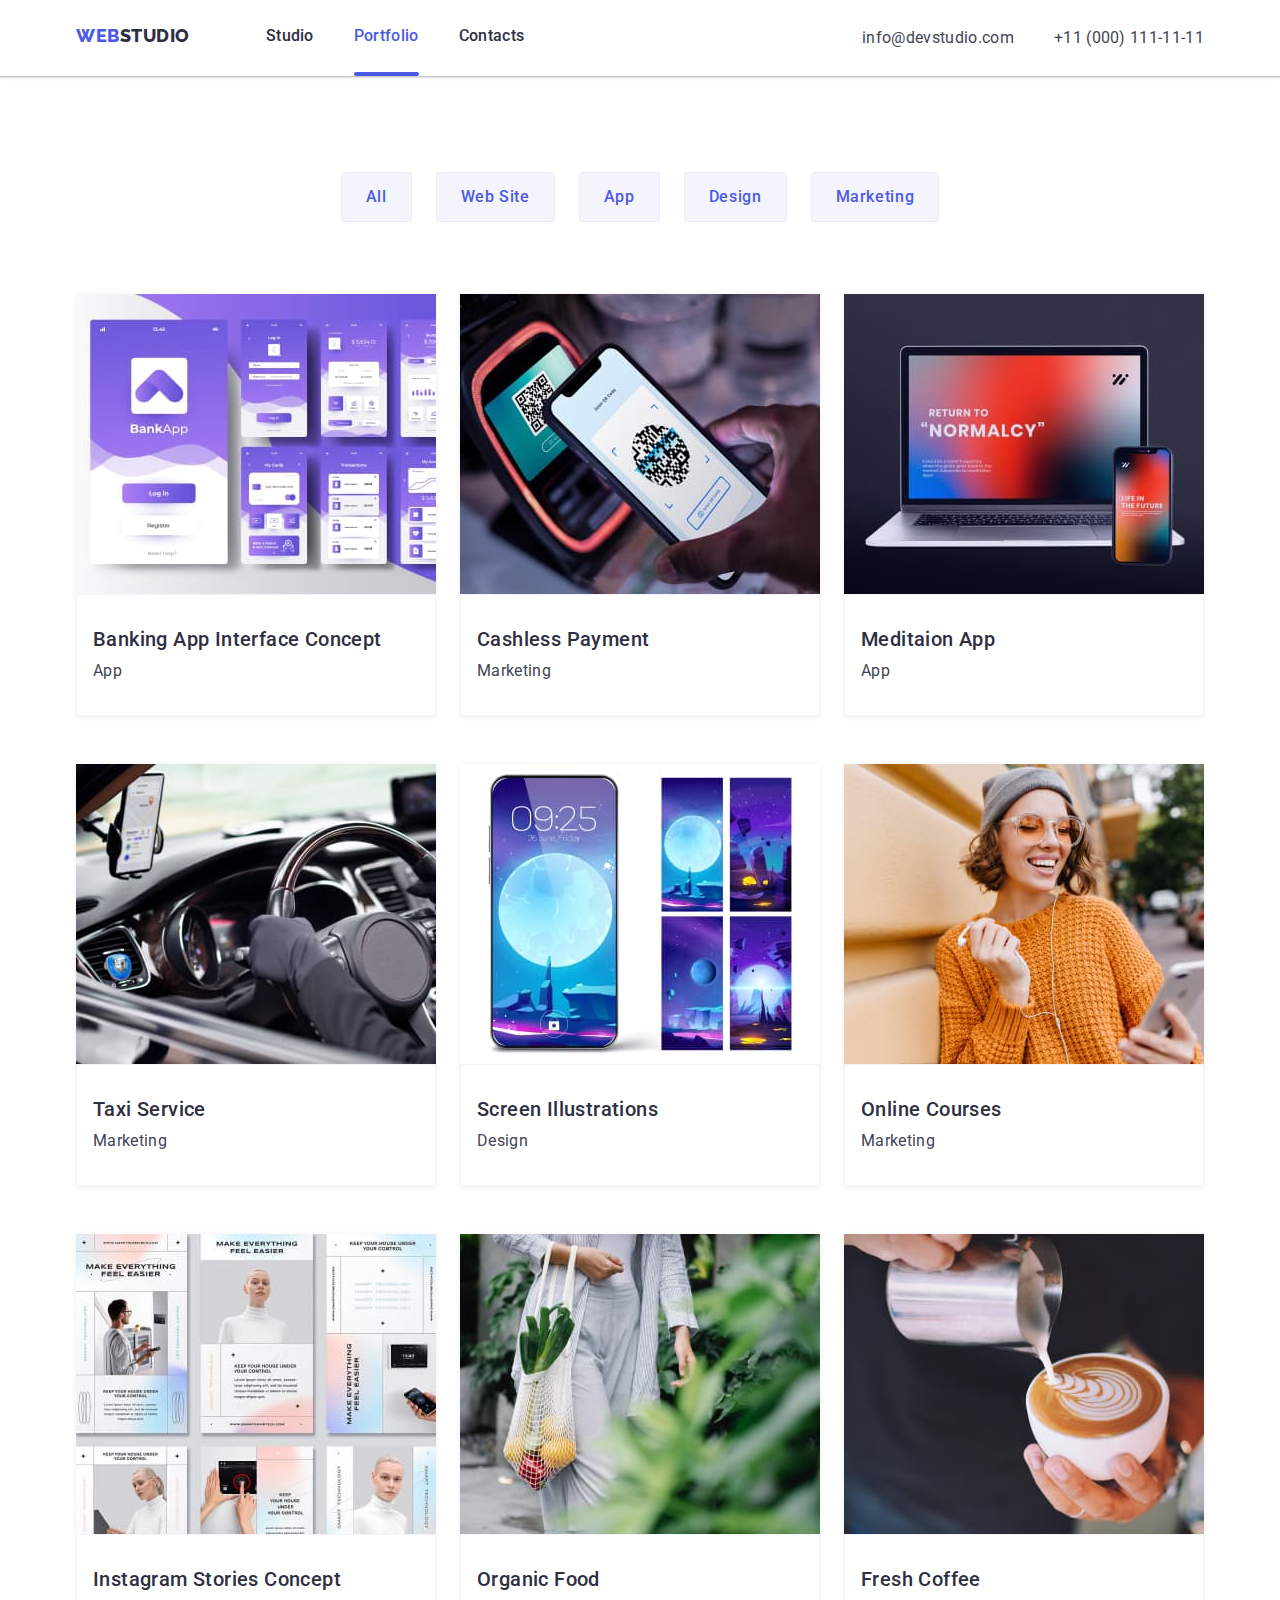
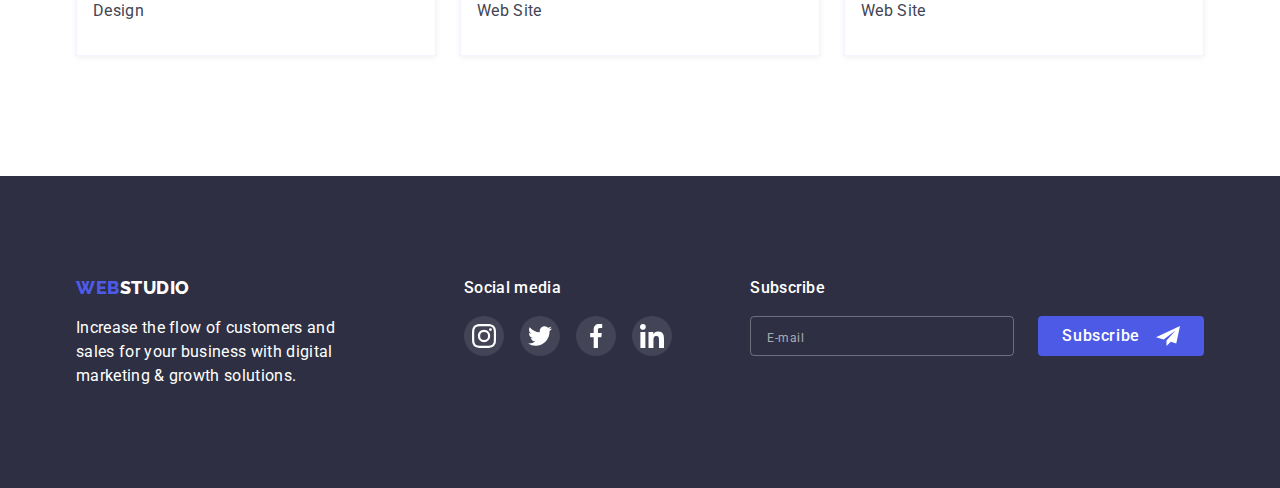
==== portfolio.html @ 2ea8273c "Create" ====
<!DOCTYPE html>
<html lang="en">
  <head>
    <meta charset="UTF-8" />
    <meta http-equiv="X-UA-Compatible" content="IE=edge" />
    <meta name="viewport" content="width=device-width, initial-scale=1.0" />
    <title>Web Studio</title>
    <link rel="preconnect" href="https://fonts.googleapis.com" />
    <link rel="preconnect" href="https://fonts.gstatic.com" crossorigin />
    <link href="https://fonts.googleapis.com/css2?family=Raleway:wght@800&family=Roboto:wght@400;500;700&display=swap" rel="stylesheet" />
    <link rel="stylesheet" href="./css/modern-normalize.min.css" />
    <link rel="stylesheet" href="./css/styles.css" />
  </head>

  <body>
    <header class="header">
      <div class="container header-container">
        <div class="desktop-menu-bar">
          <a class="logo header-logo-layout" href="./index.html">Web<span class="logo-accent-dark">Studio</span></a>
          <nav class="desktop-navigation">
            <ul class="desktop-navigation-list">
              <li class="desktop-navigation-item">
                <a class="desktop-navigation-link" href="./index.html">Studio</a>
              </li>
              <li class="desktop-navigation-item is-current">
                <a class="desktop-navigation-link" href="./portfolio.html">Portfolio</a>
              </li>
              <li class="desktop-navigation-item">
                <a class="desktop-navigation-link" href="">Contacts</a>
              </li>
            </ul>
          </nav>
          <address class="desktop-address">
            <ul class="desktop-address-list">
              <li class="desktop-address-item">
                <a class="desktop-address-link email" href="mailto:info@devstudio.com">info@devstudio.com</a>
              </li>
              <li class="desktop-address-item">
                <a class="desktop-address-link phone" href="tel:+110001111111">+11 (000) 111-11-11</a>
              </li>
            </ul>
          </address>
        </div>

        <div class="mobile-menu-bar">
          <a class="logo header-logo-layout" href="./index.html">Web<span class="logo-accent-dark">Studio</span></a>
          <button class="button-menu-toggle js-open-menu" type="button">
            <svg class="button-menu-toggle-icon" width="32" height="22"><use href="./images/icons.min.svg#icon-menu"></use></svg>
          </button>
        </div>

        <div class="mobile-menu js-menu-container">
          <button class="button-close button-menu-close js-close-menu" type="button">
            <svg width="8" height="8"><use href="./images/icons.min.svg#icon-close"></use></svg>
          </button>
          <nav class="mobile-navigation">
            <ul class="mobile-navigation-list">
              <li class="mobile-navigation-item">
                <a class="mobile-navigation-link" href="./index.html">Studio</a>
              </li>
              <li class="mobile-navigation-item is-current">
                <a class="mobile-navigation-link" href="./portfolio.html">Portfolio</a>
              </li>
              <li class="mobile-navigation-item">
                <a class="mobile-navigation-link" href="">Contacts</a>
              </li>
            </ul>
          </nav>
          <address class="mobile-address">
            <ul class="mobile-address-list">
              <li class="mobile-address-item phone">
                <a class="mobile-address-link phone" href="tel:+110001111111">+11 (000) 111&#8209;11&#8209;11</a>
              </li>
              <li class="mobile-address-item email">
                <a class="mobile-address-link email" href="mailto:info@devstudio.com">info@devstudio.com</a>
              </li>
            </ul>
          </address>
          <div class="socials-mobile">
            <ul class="socials-list socials-list-mobile">
              <li class="socials-item socials-item-mobile">
                <a class="socials-link socials-link-mobile" href="https://www.instagram.com/">
                  <svg width="16" height="16"><use href="./images/icons.min.svg#icon-instagram"></use></svg>
                </a>
              </li>
              <li class="socials-item socials-item-mobile">
                <a class="socials-link socials-link-mobile" href="https://www.twitter.com/">
                  <svg width="16" height="16"><use href="./images/icons.min.svg#icon-twitter"></use></svg>
                </a>
              </li>
              <li class="socials-item socials-item-mobile">
                <a class="socials-link socials-link-mobile" href="https://www.facebook.com/">
                  <svg width="16" height="16"><use href="./images/icons.min.svg#icon-facebook"></use></svg>
                </a>
              </li>
              <li class="socials-item socials-item-mobile">
                <a class="socials-link socials-link-mobile" href="https://www.linkedin.com/">
                  <svg width="16" height="16"><use href="./images/icons.min.svg#icon-linkedin"></use></svg>
                </a>
              </li>
            </ul>
          </div>
        </div>
      </div>
    </header>

    <main>
      <section class="section portfolio-section">
        <div class="container">
          <!-- Додатковий прихований заголовок для оптимізації SEO -->
          <h1 class="title hidden">WebStudio Portfolio</h1>

          <ul class="portfolio-filter-list">
            <li class="portfolio-filter-item">
              <button class="button button-portfolio" type="button" onClick="window.location.reload();">All</button>
            </li>
            <li class="portfolio-filter-item">
              <button class="button button-portfolio" type="button" onClick="window.location.reload();">Web Site</button>
            </li>
            <li class="portfolio-filter-item">
              <button class="button button-portfolio" type="button" onClick="window.location.reload();">App</button>
            </li>
            <li class="portfolio-filter-item">
              <button class="button button-portfolio" type="button" onClick="window.location.reload();">Design</button>
            </li>
            <li class="portfolio-filter-item">
              <button class="button button-portfolio" type="button" onClick="window.location.reload();">Marketing</button>
            </li>
          </ul>

          <ul class="portfolio-card-list">
            <li class="portfolio-card-item">
              <a class="portfolio-card" href="">
                <div class="portfolio-image">
                  <img srcset="./images/banking-360.jpg 1x, ./images/banking-360@2x.jpg 2x" src="./images/banking-360.jpg" alt="Banking" width="360" />
                  <p class="portfolio-description">14 Stylish and User-Friendly App Design Concepts · Task Manager App · Calorie Tracker App · Exotic Fruit Ecommerce App · Cloud Storage App</p>
                </div>
                <div class="caption bordered">
                  <h2 class="caption-subtitle">Banking App Interface Concept</h2>
                  <p>App</p>
                </div>
              </a>
            </li>
            <li class="portfolio-card-item">
              <a class="portfolio-card" href="">
                <div class="portfolio-image">
                  <img srcset="./images/cashless-360.jpg 1x, ./images/cashless-360@2x.jpg 2x" src="./images/cashless-360.jpg" alt="Cashless" width="360" />
                  <p class="portfolio-description">14 Stylish and User-Friendly App Design Concepts · Task Manager App · Calorie Tracker App · Exotic Fruit Ecommerce App · Cloud Storage App</p>
                </div>
                <div class="caption bordered">
                  <h2 class="caption-subtitle">Cashless Payment</h2>
                  <p>Marketing</p>
                </div>
              </a>
            </li>
            <li class="portfolio-card-item">
              <a class="portfolio-card" href="">
                <div class="portfolio-image">
                  <img srcset="./images/meditaion-360.jpg 1x, ./images/meditaion-360@2x.jpg 2x" src="./images/meditaion-360.jpg" alt="Meditaion" width="360" />
                  <p class="portfolio-description">14 Stylish and User-Friendly App Design Concepts · Task Manager App · Calorie Tracker App · Exotic Fruit Ecommerce App · Cloud Storage App</p>
                </div>
                <div class="caption bordered">
                  <h2 class="caption-subtitle">Meditaion App</h2>
                  <p>App</p>
                </div>
              </a>
            </li>
            <li class="portfolio-card-item">
              <a class="portfolio-card" href="">
                <div class="portfolio-image">
                  <img srcset="./images/taxi-360.jpg 1x, ./images/taxi-360@2x.jpg 2x" src="./images/taxi-360.jpg" alt="Taxi" width="360" />
                  <p class="portfolio-description">14 Stylish and User-Friendly App Design Concepts · Task Manager App · Calorie Tracker App · Exotic Fruit Ecommerce App · Cloud Storage App</p>
                </div>
                <div class="caption bordered">
                  <h2 class="caption-subtitle">Taxi Service</h2>
                  <p>Marketing</p>
                </div>
              </a>
            </li>
            <li class="portfolio-card-item">
              <a class="portfolio-card" href="">
                <div class="portfolio-image">
                  <img srcset="./images/illustrations-360.jpg 1x, ./images/illustrations-360@2x.jpg 2x" src="./images/illustrations-360.jpg" alt="Illustrations" width="360" />
                  <p class="portfolio-description">14 Stylish and User-Friendly App Design Concepts · Task Manager App · Calorie Tracker App · Exotic Fruit Ecommerce App · Cloud Storage App</p>
                </div>
                <div class="caption bordered">
                  <h2 class="caption-subtitle">Screen Illustrations</h2>
                  <p>Design</p>
                </div>
              </a>
            </li>
            <li class="portfolio-card-item">
              <a class="portfolio-card" href="">
                <div class="portfolio-image">
                  <img srcset="./images/courses-360.jpg 1x, ./images/courses-360@2x.jpg 2x" src="./images/courses-360.jpg" alt="Courses" width="360" />
                  <p class="portfolio-description">14 Stylish and User-Friendly App Design Concepts · Task Manager App · Calorie Tracker App · Exotic Fruit Ecommerce App · Cloud Storage App</p>
                </div>
                <div class="caption bordered">
                  <h2 class="caption-subtitle">Online Courses</h2>
                  <p>Marketing</p>
                </div>
              </a>
            </li>
            <li class="portfolio-card-item">
              <a class="portfolio-card" href="">
                <div class="portfolio-image">
                  <img srcset="./images/stories-360.jpg 1x, ./images/stories-360@2x.jpg 2x" src="./images/stories-360.jpg" alt="Stories" width="360" />
                  <p class="portfolio-description">14 Stylish and User-Friendly App Design Concepts · Task Manager App · Calorie Tracker App · Exotic Fruit Ecommerce App · Cloud Storage App</p>
                </div>
                <div class="caption bordered">
                  <h2 class="caption-subtitle">Instagram Stories Concept</h2>
                  <p>Design</p>
                </div>
              </a>
            </li>
            <li class="portfolio-card-item">
              <a class="portfolio-card" href="">
                <div class="portfolio-image">
                  <img srcset="./images/food-360.jpg 1x, ./images/food-360@2x.jpg 2x" src="./images/food-360.jpg" alt="Food" width="360" />
                  <p class="portfolio-description">14 Stylish and User-Friendly App Design Concepts · Task Manager App · Calorie Tracker App · Exotic Fruit Ecommerce App · Cloud Storage App</p>
                </div>
                <div class="caption bordered">
                  <h2 class="caption-subtitle">Organic Food</h2>
                  <p>Web Site</p>
                </div>
              </a>
            </li>
            <li class="portfolio-card-item">
              <a class="portfolio-card" href="">
                <div class="portfolio-image">
                  <img srcset="./images/coffee-360.jpg 1x, ./images/coffee-360@2x.jpg 2x" src="./images/coffee-360.jpg" alt="Coffee" width="360" />
                  <p class="portfolio-description">14 Stylish and User-Friendly App Design Concepts · Task Manager App · Calorie Tracker App · Exotic Fruit Ecommerce App · Cloud Storage App</p>
                </div>
                <div class="caption bordered">
                  <h2 class="caption-subtitle">Fresh Coffee</h2>
                  <p>Web Site</p>
                </div>
              </a>
            </li>
          </ul>
        </div>
      </section>
    </main>

    <footer class="footer">
      <div class="container footer-container">
        <div class="footer-wrapper">
          <div class="footer-description">
            <a class="logo footer-logo-layout" href="./index.html">Web<span class="logo-accent-light">Studio</span></a>
            <p>Increase the flow of customers and sales for your business with digital marketing & growth solutions.</p>
          </div>
          <div class="footer-socials">
            <h2 class="footer-subtitle">Social media</h2>
            <ul class="socials-list socials-list-footer">
              <li class="socials-item socials-item-footer">
                <a class="socials-link socials-link-footer" href="https://www.instagram.com/">
                  <svg width="24" height="24"><use href="./images/icons.min.svg#icon-instagram"></use></svg>
                </a>
              </li>
              <li class="socials-item socials-item-footer">
                <a class="socials-link socials-link-footer" href="https://www.twitter.com/">
                  <svg width="24" height="24"><use href="./images/icons.min.svg#icon-twitter"></use></svg>
                </a>
              </li>
              <li class="socials-item socials-item-footer">
                <a class="socials-link socials-link-footer" href="https://www.facebook.com/">
                  <svg width="24" height="24"><use href="./images/icons.min.svg#icon-facebook"></use></svg>
                </a>
              </li>
              <li class="socials-item socials-item-footer">
                <a class="socials-link socials-link-footer" href="https://www.linkedin.com/">
                  <svg width="24" height="24"><use href="./images/icons.min.svg#icon-linkedin"></use></svg>
                </a>
              </li>
            </ul>
          </div>
        </div>
        <div class="footer-subscribe">
          <h2 class="footer-subtitle">Subscribe</h2>
          <form class="footer-subscribe-form">
            <input class="footer-subscribe-input" type="email" name="subscribe-email" placeholder="E-mail" required />
            <button class="button button-subscribe" type="submit">
              <span>Subscribe</span>
              <svg class="button-subscribe-icon" width="24" height="24"><use href="./images/icons.min.svg#icon-subscribe"></use></svg>
            </button>
          </form>
        </div>
      </div>
    </footer>

    <!-- Скрипти -->
    <script defer src="./js/mobile-menu.js"></script>
    <script defer src="./js/body-scroll-lock.js"></script>
  </body>
</html>
---- css/styles.css ----
:root {
  --color-iris: #4d5ae5;
  --color-ocean: #404bbf;
  --color-green: #31d0aa;
  --color-black: #000000;
  --color-navy-blue: #2e2f42;
  --color-slate: #434455;
  --color-light-slate: #8e8f99;
  --color-cornflower: #e7e9fc;
  --color-cloud: #f4f4fd;
  --color-modal: #fcfcfc;
  --color-white: #ffffff;

  --trans-rule: 250ms cubic-bezier(0.4, 0, 0.2, 1);
  --trans-modal: 500ms cubic-bezier(0.4, 0, 0.2, 1);
}

body {
  min-width: 320px;
  font-family: "Roboto", sans-serif;
  font-size: 16px;
  line-height: 1.5;
  letter-spacing: 0.02em;
  color: var(--color-slate);
  background-color: var(--color-white);
}

h1,
h2,
h3,
p {
  margin: 0;
}

ul {
  list-style: none;
  margin: 0;
  padding: 0;
}

a {
  text-decoration: none;
  font-style: normal;
  color: var(--color-slate);
}

img {
  display: block;
  width: 100%;
  height: auto;
}

/* Загальні класи */

.container {
  max-width: 428px;
  margin: 0 auto;
  padding: 0 16px;
}

@media (min-width: 768px) {
  .container {
    max-width: none;
    width: 768px;
  }
}

@media (min-width: 1200px) {
  .container {
    width: 1158px;
    padding: 0 15px;
  }
}

.section {
  padding: 96px 0;
}

@media (min-width: 1200px) {
  .section {
    padding: 120px 0;
  }
}

.hidden {
  position: absolute;
  width: 1px;
  height: 1px;
  margin: -1px;
  padding: 0;
  border: 0;
  clip: rect(0 0 0 0);
  overflow: hidden;
}

/* Заголовки */

.hero {
  max-width: 320px;
  margin-bottom: 72px;
  font-weight: 700;
  font-size: 36px;
  line-height: 1.11;
  letter-spacing: 0.02em;
  text-align: center;
  color: var(--color-white);
}

@media (min-width: 768px) {
  .hero {
    max-width: none;
    width: 500px;
    margin-bottom: 40px;
    font-weight: 700;
    font-size: 56px;
    line-height: 1.07;
    letter-spacing: 0.02em;
  }
}

@media (min-width: 1200px) {
  .hero {
    margin-bottom: 48px;
  }
}

.title {
  margin-bottom: 72px;
  font-weight: 700;
  font-size: 36px;
  line-height: 1.11;
  letter-spacing: 0.02em;
  text-transform: capitalize;
  text-align: center;
  color: var(--color-navy-blue);
}

.subtitle {
  margin-bottom: 8px;
  font-weight: 700;
  font-size: 36px;
  line-height: 1.11;
  letter-spacing: 0.02em;
  text-align: center;
  color: var(--color-navy-blue);
}

@media (min-width: 768px) {
  .subtitle-about {
    text-align: left;
  }
}

@media (min-width: 1200px) {
  .subtitle-about {
    font-weight: 500;
    font-size: 20px;
    line-height: 1.2;
    letter-spacing: 0.02em;
  }
}

.caption {
  padding: 32px 16px;
  background-color: var(--color-white);
}

.caption.bordered {
  border: 0.5px solid var(--color-cloud);
}

.caption-subtitle {
  margin-bottom: 8px;
  font-weight: 500;
  font-size: 20px;
  line-height: 1.2;
  letter-spacing: 0.02em;
  color: var(--color-navy-blue);
}

.caption-subtitle.centered {
  text-align: center;
}

.caption-description {
  text-align: center;
  margin-bottom: 8px;
}

.footer-subtitle {
  margin-bottom: 16px;
  font-weight: 500;
  font-size: 16px;
  line-height: 1.5;
  letter-spacing: 0.02em;
  text-align: center;
}

@media (min-width: 768px) {
  .footer-subtitle {
    text-align: left;
  }
}

.form-subtitle {
  margin-bottom: 16px;
  font-weight: 500;
  font-size: 16px;
  line-height: 1.5;
  letter-spacing: 0.02em;
  text-align: center;
  color: var(--color-navy-blue);
}

/* Кнопки */

.button {
  max-width: 100%;
  font-weight: 500;
  font-size: 16px;
  line-height: 1.5;
  letter-spacing: 0.04em;
  border-radius: 4px;
  cursor: pointer;
}

.button-order,
.button-send {
  min-width: 169px;
  margin: 0 auto;
  padding: 16px 32px;
  color: var(--color-white);
  background-color: var(--color-iris);
  border: none;
  box-shadow: 0px 4px 4px rgba(0, 0, 0, 0.15);
  transition: background-color var(--trans-rule);
}

.button-order:hover,
.button-order:focus,
.button-send:hover,
.button-send:focus {
  background-color: var(--color-ocean);
}

.button-subscribe {
  display: inline-flex;
  justify-content: center;
  padding: 8px 24px;
  color: var(--color-white);
  background-color: var(--color-iris);
  border: none;
  transition: background-color var(--trans-rule);
}

.button-subscribe-icon {
  margin-left: 16px;
  fill: var(--color-white);
}

.button-subscribe:hover,
.button-subscribe:focus {
  background-color: var(--color-ocean);
}

.button-portfolio {
  padding: 12px 24px;
  color: var(--color-iris);
  background-color: var(--color-cloud);
  border: 1px solid var(--color-cornflower);
  transition: color var(--trans-rule), background-color var(--trans-rule), border-color var(--trans-rule), box-shadow var(--trans-rule);
}

.button-portfolio:hover,
.button-portfolio:focus {
  color: var(--color-white);
  background-color: var(--color-iris);
  border-color: transparent;
  box-shadow: 0px 3px 1px rgba(0, 0, 0, 0.1), 0px 2px 1px rgba(0, 0, 0, 0.08), 0px 2px 2px rgba(0, 0, 0, 0.12);
}

.button-menu-toggle {
  display: flex;
  align-items: center;
  justify-content: center;
  padding: 24px 0;
  background-color: transparent;
  border: none;
  cursor: pointer;
}

@media (min-width: 768px) {
  .button-menu-toggle {
    display: none;
  }
}

.button-menu-toggle-icon {
  fill: currentColor;
  transition: fill var(--trans-rule);
}

.button-menu-toggle:hover .button-menu-toggle-icon,
.button-menu-toggle:focus .button-menu-toggle-icon {
  fill: var(--color-iris);
}

.button-close {
  position: absolute;
  display: flex;
  align-items: center;
  justify-content: center;
  width: 24px;
  height: 24px;
  fill: var(--color-black);
  background-color: var(--color-cornflower);
  border: 1px solid rgba(0, 0, 0, 0.1);
  border-radius: 50%;
  cursor: pointer;
  transition: fill var(--trans-rule), background-color var(--trans-rule), border-color var(--trans-rule);
}

.button-menu-close {
  top: 40px;
  right: 40px;
}

.button-modal-close {
  top: 24px;
  right: 24px;
}

.button-close:hover,
.button-close:focus {
  fill: var(--color-white);
  background-color: var(--color-iris);
  border-color: transparent;
}

/* Логотипи*/

.logo {
  font-family: "Raleway", sans-serif;
  font-weight: 800;
  font-size: 18px;
  line-height: 1.17;
  letter-spacing: 0.03em;
  text-transform: uppercase;
  color: var(--color-iris);
}

@media (min-width: 1200px) {
  .logo {
    line-height: 1.33;
  }
}

.logo-accent-dark {
  color: var(--color-navy-blue);
}

.logo-accent-light {
  color: var(--color-white);
}

/* Соціальні мережі */

.socials-list {
  display: flex;
  flex-wrap: wrap;
  align-items: center;
  justify-content: center;
}

.socials-list-mobile {
  min-width: 240px;
  max-width: 328px;
  justify-content: space-between;
}

.socials-list-team {
  margin: -12px;
}

.socials-item-team {
  margin: 12px;
}

.socials-list-footer {
  margin: -8px;
}

.socials-item-footer {
  margin: 8px;
}

.socials-icon-mobile {
  width: 24px;
  height: 24px;
}

.socials-link {
  display: flex;
  align-items: center;
  justify-content: center;
  width: 40px;
  height: 40px;
  fill: var(--color-white);
  background-color: var(--color-iris);
  border-radius: 50%;
  transition: background-color var(--trans-rule);
}

.socials-link:hover,
.socials-link:focus {
  background-color: var(--color-ocean);
}

.socials-link-footer {
  background-color: rgba(255, 255, 255, 0.1);
}

.socials-link-footer:hover,
.socials-link-footer:focus {
  background-color: var(--color-green);
}

/* Верхній колонтитул, навігація */

.header {
  box-shadow: 0px 2px 1px rgba(46, 47, 66, 0.08), 0px 1px 1px rgba(46, 47, 66, 0.16), 0px 1px 6px rgba(46, 47, 66, 0.08);
}

@media (max-width: 767px) {
  .header-container {
    max-width: none;
  }
}

.header-logo-layout {
  display: block;
  padding: 24px 0;
}

@media (min-width: 1200px) {
  .header-logo-layout {
    padding: 24px 0 28px 0;
    margin-right: 76px;
  }
}

.desktop-menu-bar {
  display: none;
}

@media (min-width: 768px) {
  .desktop-menu-bar {
    display: flex;
    align-items: center;
    justify-content: space-between;
  }
}

@media (min-width: 1200px) {
  .desktop-menu-bar {
    justify-content: flex-start;
  }
}

.desktop-navigation-list {
  display: flex;
}

.desktop-navigation-item:not(:last-child) {
  margin-right: 40px;
}

.desktop-navigation-link {
  position: relative;
  display: block;
  padding: 24px 0;
  font-weight: 500;
  font-size: 16px;
  line-height: 1.5;
  letter-spacing: 0.02em;
  color: var(--color-navy-blue);
  transition: color var(--trans-rule), background-color var(--trans-rule);
}

@media (min-width: 1200px) {
  .desktop-navigation-link {
    padding: 24px 0 28px 0;
  }
}

.desktop-navigation-link:hover,
.desktop-navigation-link:focus {
  color: var(--color-iris);
}

.is-current .desktop-navigation-link {
  color: var(--color-iris);
}

.is-current .desktop-navigation-link::after {
  content: "";
  position: absolute;
  display: block;
  width: 100%;
  height: 4px;
  bottom: 0;
  background-color: var(--color-iris);
  border-radius: 2px;
}

@media (min-width: 1200px) {
  .desktop-address {
    margin-left: auto;
  }
  .desktop-address-list {
    display: flex;
  }
  .desktop-address-item:not(:last-child) {
    margin-right: 40px;
  }
}

.desktop-address-link {
  font-size: 16px;
  line-height: 1.5;
  letter-spacing: 0.02em;
  color: var(--color-slate);
  transition: color var(--trans-rule);
}

@media (min-width: 768px) and (max-width: 1199px) {
  .desktop-address-link {
    font-size: 12px;
    line-height: 1.33;
    letter-spacing: 0.04em;
  }
}

.desktop-address-link.email {
  padding-top: 24px;
}

.desktop-address-link.phone {
  padding-bottom: 15px;
}

@media (min-width: 1200px) {
  .desktop-address-link.email,
  .desktop-address-link.phone {
    padding: 24px 0 28px 0;
  }
}

.desktop-address-link:hover,
.desktop-address-link:focus {
  color: var(--color-iris);
}

.mobile-menu-bar {
  display: flex;
  align-items: center;
  justify-content: space-between;
}

@media (min-width: 768px) {
  .mobile-menu-bar {
    display: none;
  }
}

.mobile-menu {
  position: fixed;
  top: 0;
  left: 100%;
  z-index: 99;
  display: flex;
  flex-direction: column;
  width: 100%;
  height: 100%;
  overflow-y: scroll;
  padding: 80px 40px 40px 40px;
  background-color: var(--color-white);
  transition: transform var(--trans-rule);
}

@media (min-width: 768px) {
  .mobile-menu {
    display: none;
  }
}

.mobile-menu.is-open {
  transform: translateX(-100%);
}

.mobile-navigation {
  margin-bottom: 80px;
}

.mobile-navigation-item:not(:last-child) {
  margin-bottom: 40px;
}

.mobile-navigation-link {
  font-weight: 700;
  font-size: 36px;
  line-height: 1.11;
  letter-spacing: 0.02em;
  color: var(--color-navy-blue);
  transition: color var(--trans-rule), background-color var(--trans-rule);
}

.mobile-navigation-link:hover,
.mobile-navigation-link:focus {
  color: var(--color-iris);
}

.is-current .mobile-navigation-link {
  color: var(--color-iris);
}

.mobile-address {
  margin-top: auto;
  margin-bottom: 48px;
}

.mobile-address-item:not(:last-child) {
  margin-bottom: 40px;
}

.mobile-address-link.phone {
  display: block;
  min-width: 240px;
  font-weight: 600;
  font-size: 24px;
  line-height: 1.11;
  letter-spacing: 0;
  color: var(--color-iris);
}

@media (min-width: 360px) {
  .mobile-address-link.phone {
    min-width: 280px;
    font-size: 28px;
  }
}

@media (min-width: 480px) {
  .mobile-address-link.phone {
    min-width: 400px;
    font-size: 36px;
  }
}

.mobile-address-link.email {
  display: block;
  min-width: 240px;
  font-weight: 500;
  font-size: 20px;
  line-height: 1.2;
  letter-spacing: 0.02em;
}

.mobile-address-link:hover,
.mobile-address-link:focus {
  color: var(--color-iris);
}

/* Секції, основний контент */

.solutions-section {
  margin: 0 auto;
  padding: 112px 0;
  background-color: var(--color-navy-blue);
  background-position: center;
  background-size: cover;
  background-repeat: no-repeat;
  background-image: linear-gradient(rgba(0, 0, 0, 0.7), rgba(0, 0, 0, 0.7)), url("../images/solutions-428.jpg");
}

@media (min-device-pixel-ratio: 2), (-webkit-min-device-pixel-ratio: 2), (min-resolution: 2dppx), (min-resolution: 192dpi) {
  .solutions-section {
    background-image: linear-gradient(rgba(0, 0, 0, 0.7), rgba(0, 0, 0, 0.7)), url("../images/solutions-428@2x.jpg");
  }
}

@media (min-width: 768px) {
  .solutions-section {
    padding: 112px 0 108px 0;
    background-image: linear-gradient(rgba(0, 0, 0, 0.7), rgba(0, 0, 0, 0.7)), url("../images/solutions-768.jpg");
  }
  @media (min-device-pixel-ratio: 2), (-webkit-min-device-pixel-ratio: 2), (min-resolution: 2dppx), (min-resolution: 192dpi) {
    .solutions-section {
      background-image: linear-gradient(rgba(0, 0, 0, 0.7), rgba(0, 0, 0, 0.7)), url("../images/solutions-768@2x.jpg");
    }
  }
}

@media (min-width: 1200px) {
  .solutions-section {
    padding: 188px 0;
    background-image: linear-gradient(rgba(0, 0, 0, 0.7), rgba(0, 0, 0, 0.7)), url("../images/solutions-1440.jpg");
  }
  @media (min-device-pixel-ratio: 2), (-webkit-min-device-pixel-ratio: 2), (min-resolution: 2dppx), (min-resolution: 192dpi) {
    .solutions-section {
      background-image: linear-gradient(rgba(0, 0, 0, 0.7), rgba(0, 0, 0, 0.7)), url("../images/solutions-1440@2x.jpg");
    }
  }
}

.solutions-container {
  display: flex;
  flex-direction: column;
  align-items: center;
  justify-content: center;
}

@media (min-width: 1200px) {
  .about-section {
    padding-bottom: 0;
  }
}
.about-list {
  display: flex;
  flex-direction: column;
  margin: -36px 0;
}

.about-item {
  margin: 36px 0;
}

@media (min-width: 768px) {
  .about-list {
    display: flex;
    flex-direction: row;
    flex-wrap: wrap;
    margin: -36px -12px;
  }
  .about-item {
    width: 356px;
    margin: 36px 12px;
  }
}

@media (min-width: 1200px) {
  .about-item {
    width: 264px;
  }
}

.about-icon {
  display: none;
}

@media (min-width: 1200px) {
  .about-icon {
    display: flex;
    align-items: center;
    justify-content: center;
    height: 112px;
    margin-bottom: 8px;
    background-color: var(--color-cloud);
    border-radius: 4px;
  }
}

.about-discription {
  font-weight: 500;
  font-size: 16px;
  line-height: 1.5;
  letter-spacing: 0.02em;
}

@media (min-width: 1200px) {
  .about-discription {
    font-weight: 400;
  }
}

.doing-section {
  display: none;
}

@media (min-width: 1200px) {
  .doing-section {
    display: flex;
  }
}

.doing-list {
  display: flex;
  margin: -12px 0;
}

.doing-item {
  width: 360px;
  margin: 12px;
}

.team-section {
  background-color: var(--color-cloud);
}

@media (min-width: 768px) {
  .team-section {
    padding: 96px 0 104px 0;
  }
}

@media (min-width: 1200px) {
  .team-section {
    padding: 120px 0;
  }
}

.team-list {
  display: flex;
  flex-direction: column;
  align-items: center;
  justify-content: center;
  margin: -36px 0;
}

.team-card {
  width: 264px;
  margin: 36px 0;
  border-radius: 0px 0px 4px 4px;
  box-shadow: 0px 1px 6px rgba(46, 47, 66, 0.08), 0px 1px 1px rgba(46, 47, 66, 0.16), 0px 2px 1px rgba(46, 47, 66, 0.08);
}

@media (min-width: 768px) {
  .team-list {
    display: flex;
    flex-direction: row;
    flex-wrap: wrap;
    margin: -32px -12px;
  }

  .team-card {
    margin: 32px 12px;
  }
}

.customers-list {
  display: flex;
  flex-wrap: wrap;
  justify-content: center;
  margin: -36px -8px;
}

.customers-item {
  margin: 36px 8px;
}

@media (min-width: 768px) {
  .customers-list {
    margin: -36px -12px;
  }

  .customers-item {
    margin: 36px 12px;
  }
}

.customers-link {
  display: flex;
  align-items: center;
  justify-content: center;
  width: 190px;
  height: 88px;
  color: var(--color-light-slate);
  border: 1px solid var(--color-light-slate);
  border-radius: 4px;
  transition: color var(--trans-rule), border var(--trans-rule);
}

@media (min-width: 768px) {
  .customers-link {
    width: 168px;
  }
}

.customers-link:hover,
.customers-link:focus {
  color: var(--color-iris);
  border: 1px solid var(--color-iris);
}

.customers-icon {
  width: 110px;
  height: 56px;
  fill: currentColor;
}

.portfolio-section {
  padding: 48px 0;
}

@media (min-width: 768px) {
  .portfolio-section {
    padding: 64px 0px 96px 0px;
  }
}

@media (min-width: 1200px) {
  .portfolio-section {
    padding: 96px 0px 120px 0px;
  }
}

.portfolio-filter-list {
  display: flex;
  flex-wrap: wrap;
  margin: -8px -12px 40px -12px;
}

@media (min-width: 768px) {
  .portfolio-filter-list {
    margin: -8px -12px 64px -12px;
    justify-content: center;
  }
}

.portfolio-filter-item {
  margin: 8px 12px;
}

.portfolio-card-list {
  display: flex;
  flex-wrap: wrap;
  justify-content: center;
  margin: -24px -12px;
}

.portfolio-card-item {
  width: 396px;
  margin: 24px 12px;
}

@media (min-width: 768px) {
  .portfolio-card-list {
    margin: -36px -12px;
    justify-content: start;
  }

  .portfolio-card-item {
    width: 356px;
    margin: 36px 12px;
  }
}

@media (min-width: 1200px) {
  .portfolio-card-list {
    margin: -24px -12px;
  }

  .portfolio-card-item {
    width: 360px;
    margin: 24px 12px;
  }
}

.portfolio-card {
  display: block;
  box-shadow: 0px 1px 6px rgba(46, 47, 66, 0.08);
  transition: box-shadow var(--trans-rule);
}

.portfolio-card:hover,
.portfolio-card:focus {
  box-shadow: 0px 1px 6px rgba(46, 47, 66, 0.08), 0px 1px 1px rgba(46, 47, 66, 0.16), 0px 2px 1px rgba(46, 47, 66, 0.08);
}

.portfolio-image {
  position: relative;
  overflow: hidden;
}

.portfolio-description {
  position: absolute;
  top: 100%;
  width: 100%;
  height: 100%;
  overflow-y: auto;
  padding: 40px 32px;
  color: var(--color-cloud);
  background-color: var(--color-iris);
  transition: transform var(--trans-rule);
}

.portfolio-card:hover .portfolio-description,
.portfolio-card:focus .portfolio-description {
  transform: translateY(-100%);
}

/* Нижній колонтитул */

.footer {
  padding: 96px 0;
  color: var(--color-white);
  background-color: var(--color-navy-blue);
}

@media (min-width: 1200px) {
  .footer {
    padding: 100px 0;
  }
}

.footer-container {
  display: flex;
  flex-direction: column;
  align-items: center;
  justify-content: center;
}

@media (min-width: 768px) {
  .footer-container {
    align-items: start;
  }
}

@media (min-width: 1200px) {
  .footer-container {
    flex-direction: row;
  }
}

.footer-wrapper {
  margin-bottom: 72px;
}

@media (min-width: 768px) {
  .footer-wrapper {
    display: flex;
    margin-left: 108px;
  }
}

@media (min-width: 1200px) {
  .footer-wrapper {
    margin: 0;
  }
}

.footer-description {
  max-width: 268px;
  margin-bottom: 72px;
}

@media (min-width: 768px) {
  .footer-description {
    margin-right: 24px;
    margin-bottom: 0;
  }
}

@media (min-width: 1200px) {
  .footer-description {
    margin-right: 120px;
  }
}

.footer-logo-layout {
  display: block;
  margin-bottom: 16px;
  text-align: center;
}

@media (min-width: 768px) {
  .footer-logo-layout {
    display: inline-block;
    text-align: left;
  }
}

.footer-subscribe {
  width: 100%;
  text-align: center;
}

@media (min-width: 768px) {
  .footer-subscribe {
    margin-left: 108px;
  }
}

@media (min-width: 1200px) {
  .footer-subscribe {
    width: auto;
    margin-left: auto;
  }
}

.footer-subscribe-form {
  display: flex;
  flex-direction: column;
  align-items: center;
  justify-content: center;
  width: 100%;
}

@media (min-width: 768px) {
  .footer-subscribe-form {
    flex-direction: row;
    justify-content: start;
  }
}

.footer-subscribe-input {
  width: 100%;
  height: 40px;
  margin-bottom: 16px;
  padding: 8px 16px;
  color: inherit;
  background-color: transparent;
  border: 1px solid rgba(255, 255, 255, 0.3);
  border-radius: 4px;
  outline: none;
}

@media (min-width: 768px) {
  .footer-subscribe-input {
    width: 264px;
    margin-bottom: 0;
    margin-right: 24px;
  }
}

.footer-subscribe-input::placeholder {
  font-size: 12px;
  line-height: 2;
  letter-spacing: 0.04em;
  color: rgba(255, 255, 255, 0.6);
}

/* Модальне вікно, форма замовлення */

.backdrop {
  position: fixed;
  top: 0;
  left: 0;
  width: 100vw;
  height: 100vh;
  overflow: scroll;
  background-color: rgba(46, 47, 66, 0.4);
  visibility: visible;
  opacity: 1;
  scale: 1;
  transition: visibility var(--trans-modal), opacity var(--trans-modal), scale var(--trans-modal);
}

.is-hidden {
  visibility: hidden;
  opacity: 0;
  scale: 1.1;
  pointer-events: none;
}

.modal {
  position: absolute;
  top: 0;
  left: 50%;
  transform: translateX(-50%);
  width: 392px;
  max-width: 100%;
  padding: 72px 24px 24px 24px;
  text-align: left;
  background-color: var(--color-modal);
  border-radius: 4px;
  box-shadow: 0px 1px 1px rgba(0, 0, 0, 0.14), 0px 1px 3px rgba(0, 0, 0, 0.12), 0px 2px 1px rgba(0, 0, 0, 0.2);
}

@media (min-height: 585px) {
  .modal {
    top: 50%;
    left: 50%;
    transform: translate(-50%, -50%);
  }
}

@media (min-width: 768px) {
  .modal {
    width: 408px;
  }
}

.form {
  display: flex;
  flex-direction: column;
}

.form-field {
  display: block;
  margin-bottom: 8px;
}

.form-field.last {
  display: block;
  margin-bottom: 16px;
}

.form-field-label {
  display: block;
  margin-bottom: 4px;
  font-size: 12px;
  line-height: 1.17;
  letter-spacing: 0.04em;
  color: var(--color-slate);
}

.form-field-wrapper {
  position: relative;
}

.form-field-icon {
  position: absolute;
  left: 16px;
  top: 50%;
  transform: translateY(-50%);
  fill: var(--color-navy-blue);
  transition: fill var(--trans-rule);
}

.form-field-input {
  display: block;
  width: 100%;
  height: 40px;
  padding-left: 38px;
  color: inherit;
  border: 1px solid rgba(33, 33, 33, 0.2);
  border-radius: 4px;
  transition: border var(--trans-rule);
}

.form-field-multiinput {
  display: block;
  width: 100%;
  height: 120px;
  resize: none;
  padding: 8px 16px;
  border: 1px solid rgba(33, 33, 33, 0.2);
  border-radius: 4px;
  transition: border var(--trans-rule);
}

.form-field-multiinput::placeholder {
  font-size: 12px;
  line-height: 1.33;
  letter-spacing: 0.04em;
  color: rgba(117, 117, 117, 0.5);
}

.form-field-input:focus,
.form-field-multiinput:focus {
  border: 1px solid var(--color-iris);
  outline: none;
}

.form-field-input:focus ~ .form-field-icon {
  fill: var(--color-iris);
}

.form-checkbox {
  display: flex;
  align-items: baseline;
  margin-bottom: 24px;
}

.form-checkbox-custom {
  display: flex;
  flex-shrink: 0;
  align-items: center;
  justify-content: center;
  width: 16px;
  height: 16px;
  margin-right: 8px;
  fill: transparent;
  background-color: transparent;
  border: 1.25px solid var(--color-navy-blue);
  border-radius: 2px;
  cursor: pointer;
  transition: fill var(--trans-rule), background-color var(--trans-rule), border-color var(--trans-rule);
}

.form-checkbox-default:checked ~ .form-checkbox-custom {
  fill: var(--color-cloud);
  background-color: var(--color-iris);
  border-color: transparent;
}

.form-checkbox-default:focus-visible ~ .form-checkbox-custom {
  outline: auto;
}

.form-checkbox-label {
  display: block;
  font-size: 12px;
  line-height: 1.33;
  letter-spacing: 0.04em;
  color: var(--color-slate);
}

.form-checkbox-link {
  color: var(--color-iris);
  text-decoration: underline;
}
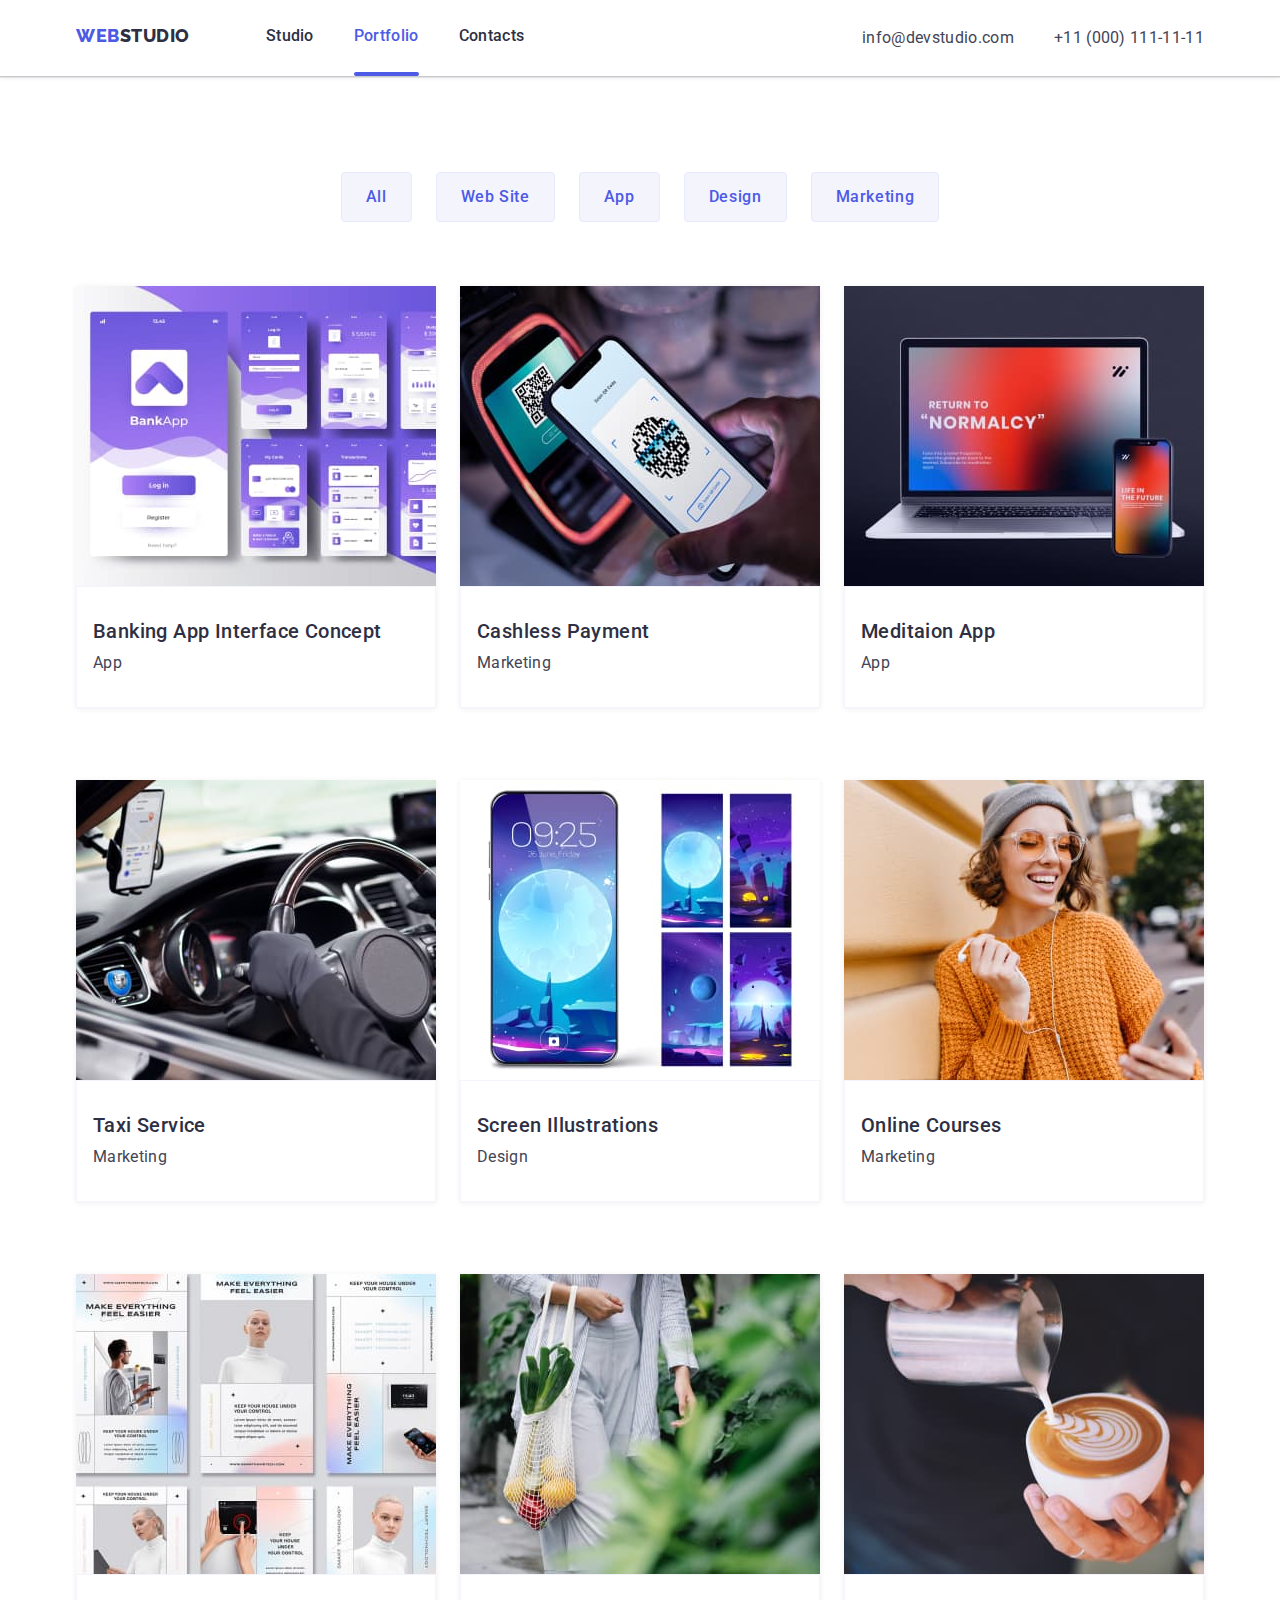
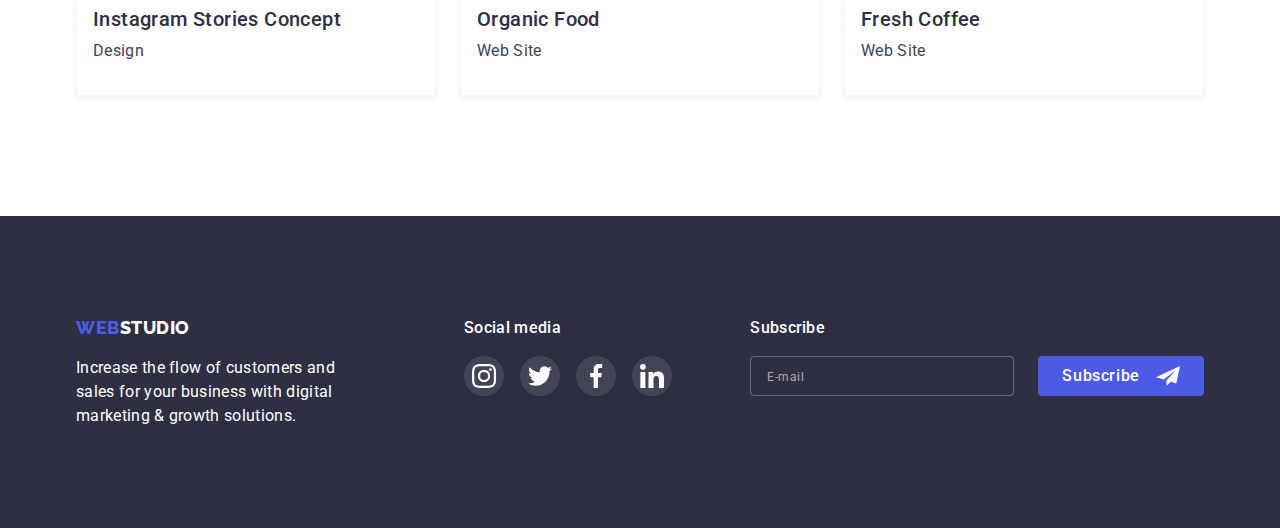
==== commit aac13c7a: "Update 2" ====
--- a/portfolio.html
+++ b/portfolio.html
@@ -244,36 +244,34 @@
 
     <footer class="footer">
       <div class="container footer-container">
-        <div class="footer-wrapper">
-          <div class="footer-description">
-            <a class="logo footer-logo-layout" href="./index.html">Web<span class="logo-accent-light">Studio</span></a>
-            <p>Increase the flow of customers and sales for your business with digital marketing & growth solutions.</p>
-          </div>
-          <div class="footer-socials">
-            <h2 class="footer-subtitle">Social media</h2>
-            <ul class="socials-list socials-list-footer">
-              <li class="socials-item socials-item-footer">
-                <a class="socials-link socials-link-footer" href="https://www.instagram.com/">
-                  <svg width="24" height="24"><use href="./images/icons.min.svg#icon-instagram"></use></svg>
-                </a>
-              </li>
-              <li class="socials-item socials-item-footer">
-                <a class="socials-link socials-link-footer" href="https://www.twitter.com/">
-                  <svg width="24" height="24"><use href="./images/icons.min.svg#icon-twitter"></use></svg>
-                </a>
-              </li>
-              <li class="socials-item socials-item-footer">
-                <a class="socials-link socials-link-footer" href="https://www.facebook.com/">
-                  <svg width="24" height="24"><use href="./images/icons.min.svg#icon-facebook"></use></svg>
-                </a>
-              </li>
-              <li class="socials-item socials-item-footer">
-                <a class="socials-link socials-link-footer" href="https://www.linkedin.com/">
-                  <svg width="24" height="24"><use href="./images/icons.min.svg#icon-linkedin"></use></svg>
-                </a>
-              </li>
-            </ul>
-          </div>
+        <div class="footer-description">
+          <a class="logo footer-logo-layout" href="./index.html">Web<span class="logo-accent-light">Studio</span></a>
+          <p>Increase the flow of customers and sales for your business with digital marketing & growth solutions.</p>
+        </div>
+        <div class="footer-socials">
+          <h2 class="footer-subtitle">Social media</h2>
+          <ul class="socials-list socials-list-footer">
+            <li class="socials-item socials-item-footer">
+              <a class="socials-link socials-link-footer" href="https://www.instagram.com/">
+                <svg width="24" height="24"><use href="./images/icons.min.svg#icon-instagram"></use></svg>
+              </a>
+            </li>
+            <li class="socials-item socials-item-footer">
+              <a class="socials-link socials-link-footer" href="https://www.twitter.com/">
+                <svg width="24" height="24"><use href="./images/icons.min.svg#icon-twitter"></use></svg>
+              </a>
+            </li>
+            <li class="socials-item socials-item-footer">
+              <a class="socials-link socials-link-footer" href="https://www.facebook.com/">
+                <svg width="24" height="24"><use href="./images/icons.min.svg#icon-facebook"></use></svg>
+              </a>
+            </li>
+            <li class="socials-item socials-item-footer">
+              <a class="socials-link socials-link-footer" href="https://www.linkedin.com/">
+                <svg width="24" height="24"><use href="./images/icons.min.svg#icon-linkedin"></use></svg>
+              </a>
+            </li>
+          </ul>
         </div>
         <div class="footer-subscribe">
           <h2 class="footer-subtitle">Subscribe</h2>
--- a/css/styles.css
+++ b/css/styles.css
@@ -60,7 +60,7 @@
 
 @media (min-width: 768px) {
   .container {
-    max-width: none;
+    max-width: 100%;
     width: 768px;
   }
 }
@@ -108,7 +108,7 @@
 
 @media (min-width: 768px) {
   .hero {
-    max-width: none;
+    max-width: 100%;
     width: 500px;
     margin-bottom: 40px;
     font-weight: 700;
@@ -379,19 +379,11 @@
 }
 
 .socials-list-team {
-  margin: -12px;
-}
-
-.socials-item-team {
-  margin: 12px;
+  gap: 24px;
 }
 
 .socials-list-footer {
-  margin: -8px;
-}
-
-.socials-item-footer {
-  margin: 8px;
+  gap: 16px;
 }
 
 .socials-icon-mobile {
@@ -433,7 +425,7 @@
 
 @media (max-width: 767px) {
   .header-container {
-    max-width: none;
+    max-width: 100%;
   }
 }
 
@@ -728,11 +720,7 @@
 .about-list {
   display: flex;
   flex-direction: column;
-  margin: -36px 0;
-}
-
-.about-item {
-  margin: 36px 0;
+  gap: 72px;
 }
 
 @media (min-width: 768px) {
@@ -740,17 +728,16 @@
     display: flex;
     flex-direction: row;
     flex-wrap: wrap;
-    margin: -36px -12px;
+    gap: 72px 24px;
   }
   .about-item {
-    width: 356px;
-    margin: 36px 12px;
+    flex-basis: calc((100% - 24px) / 2);
   }
 }
 
 @media (min-width: 1200px) {
   .about-item {
-    width: 264px;
+    flex-basis: calc((100% - 72px) / 4);
   }
 }
 
@@ -795,16 +782,16 @@
 
 .doing-list {
   display: flex;
-  margin: -12px 0;
+  gap: 12px;
 }
 
 .doing-item {
-  width: 360px;
-  margin: 12px;
+  flex-basis: calc((100% - 24px) / 3);
 }
 
 .team-section {
   background-color: var(--color-cloud);
+  padding-bottom: 128px;
 }
 
 @media (min-width: 768px) {
@@ -824,12 +811,11 @@
   flex-direction: column;
   align-items: center;
   justify-content: center;
-  margin: -36px 0;
+  gap: 72px;
 }
 
 .team-card {
   width: 264px;
-  margin: 36px 0;
   border-radius: 0px 0px 4px 4px;
   box-shadow: 0px 1px 6px rgba(46, 47, 66, 0.08), 0px 1px 1px rgba(46, 47, 66, 0.16), 0px 2px 1px rgba(46, 47, 66, 0.08);
 }
@@ -839,11 +825,7 @@
     display: flex;
     flex-direction: row;
     flex-wrap: wrap;
-    margin: -32px -12px;
-  }
-
-  .team-card {
-    margin: 32px 12px;
+    gap: 64px 24px;
   }
 }
 
@@ -851,20 +833,18 @@
   display: flex;
   flex-wrap: wrap;
   justify-content: center;
-  margin: -36px -8px;
-}
-
-.customers-item {
-  margin: 36px 8px;
+  gap: 72px 16px;
 }
 
 @media (min-width: 768px) {
   .customers-list {
-    margin: -36px -12px;
-  }
-
+    gap: 72px 24px;
+  }
+}
+
+@media (min-width: 1200px) {
   .customers-item {
-    margin: 36px 12px;
+    flex-basis: calc((100% - 120px) / 6);
   }
 }
 
@@ -917,52 +897,45 @@
 .portfolio-filter-list {
   display: flex;
   flex-wrap: wrap;
-  margin: -8px -12px 40px -12px;
+  gap: 16px 24px;
+  margin-bottom: 48px;
 }
 
 @media (min-width: 768px) {
   .portfolio-filter-list {
-    margin: -8px -12px 64px -12px;
     justify-content: center;
-  }
-}
-
-.portfolio-filter-item {
-  margin: 8px 12px;
+    margin-bottom: 64px;
+  }
 }
 
 .portfolio-card-list {
   display: flex;
   flex-wrap: wrap;
   justify-content: center;
-  margin: -24px -12px;
+  gap: 48px;
 }
 
 .portfolio-card-item {
   width: 396px;
-  margin: 24px 12px;
 }
 
 @media (min-width: 768px) {
   .portfolio-card-list {
-    margin: -36px -12px;
     justify-content: start;
+    gap: 72px 24px;
   }
 
   .portfolio-card-item {
-    width: 356px;
-    margin: 36px 12px;
+    flex-basis: calc((100% - 24px) / 2);
   }
 }
 
 @media (min-width: 1200px) {
   .portfolio-card-list {
-    margin: -24px -12px;
   }
 
   .portfolio-card-item {
-    width: 360px;
-    margin: 24px 12px;
+    flex-basis: calc((100% - 48px) / 3);
   }
 }
 
@@ -1022,30 +995,17 @@
 
 @media (min-width: 768px) {
   .footer-container {
+    flex-direction: row;
+    flex-wrap: wrap;
     align-items: start;
+    justify-content: left;
+    padding: 0 108px;
   }
 }
 
 @media (min-width: 1200px) {
   .footer-container {
-    flex-direction: row;
-  }
-}
-
-.footer-wrapper {
-  margin-bottom: 72px;
-}
-
-@media (min-width: 768px) {
-  .footer-wrapper {
-    display: flex;
-    margin-left: 108px;
-  }
-}
-
-@media (min-width: 1200px) {
-  .footer-wrapper {
-    margin: 0;
+    padding: 0 15px;
   }
 }
 
@@ -1080,6 +1040,22 @@
   }
 }
 
+.footer-socials {
+  margin-bottom: 72px;
+}
+
+@media (min-width: 768px) {
+  .footer-socials {
+    margin-bottom: 0;
+  }
+}
+
+@media (min-width: 1200px) {
+  .footer-socials {
+    margin-right: auto;
+  }
+}
+
 .footer-subscribe {
   width: 100%;
   text-align: center;
@@ -1087,14 +1063,14 @@
 
 @media (min-width: 768px) {
   .footer-subscribe {
-    margin-left: 108px;
+    width: auto;
+    margin-top: 72px;
   }
 }
 
 @media (min-width: 1200px) {
   .footer-subscribe {
-    width: auto;
-    margin-left: auto;
+    margin: 0;
   }
 }
 
